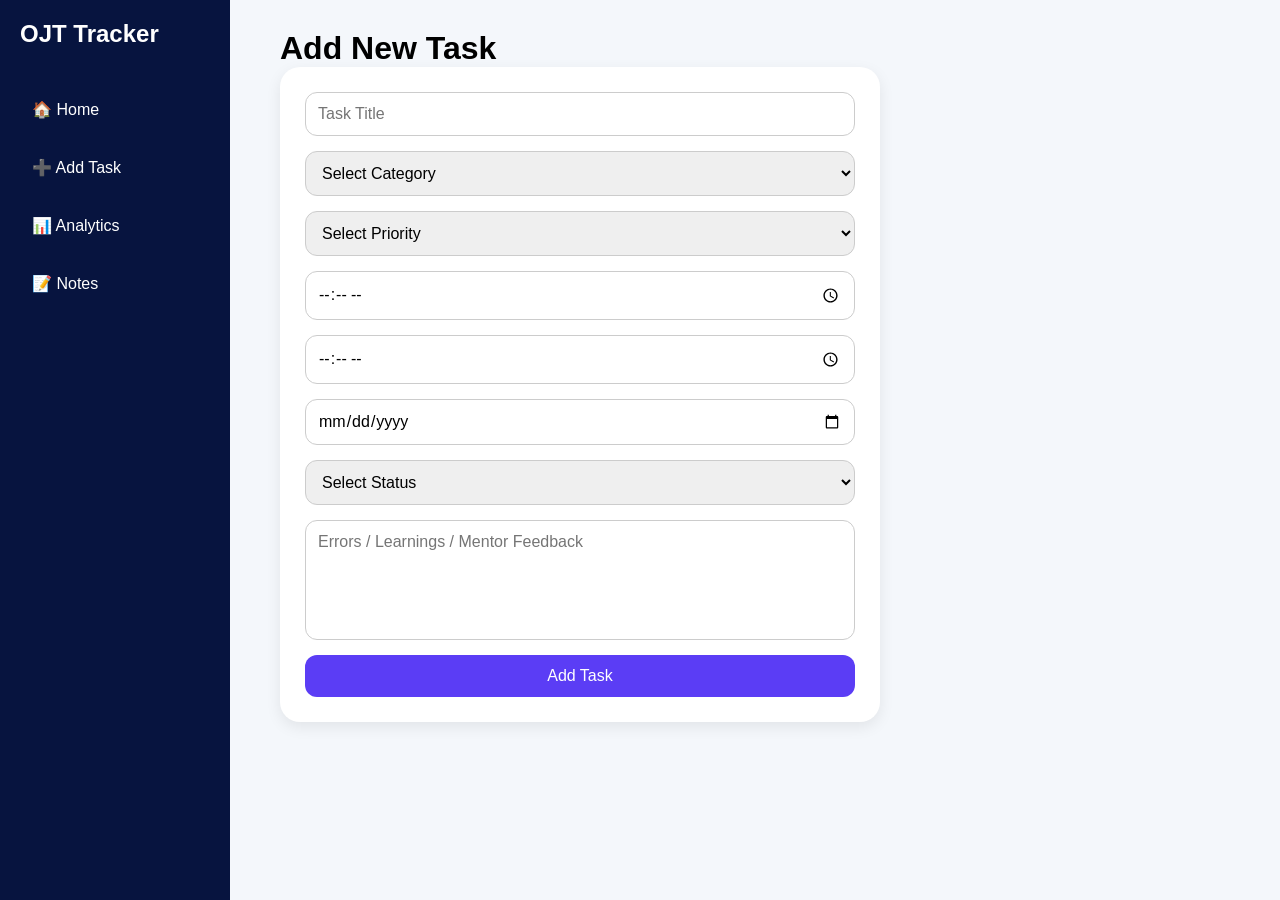
==== add-task.html @ b6ed8ec2 "Built full responsive OJT Progress Tracker" ====
<!DOCTYPE html>
<html lang="en">

<head>
  <meta charset="UTF-8">
  <meta name="viewport" content="width=device-width, initial-scale=1.0">
  <title>Add Task</title>
  <link rel="stylesheet" href="style.css">
</head>

<body>

<div class="sidebar">

  <h2>OJT Tracker</h2>

  <a href="index.html">🏠 Home</a>
  <a href="add-task.html">➕ Add Task</a>
  <a href="analytics.html">📊 Analytics</a>
  <a href="notes.html">📝 Notes</a>

</div>

<div class="main">

<h1>Add New Task</h1>

<form id="taskForm" class="task-form">

<input type="text" id="title" placeholder="Task Title" required>

<select id="category" required>

<option value="">Select Category</option>
<option value="Frontend">Frontend</option>
<option value="Backend">Backend</option>
<option value="Database">Database</option>
<option value="GitHub">GitHub</option>

</select>

<select id="priority" required>

<option value="">Select Priority</option>
<option value="High">High</option>
<option value="Medium">Medium</option>
<option value="Low">Low</option>

</select>

<input type="time" id="startTime" required>

<input type="time" id="deadline" required>

<input type="date" id="date" required>

<select id="status" required>

<option value="">Select Status</option>
<option value="Pending">Pending</option>
<option value="In Progress">In Progress</option>
<option value="Completed">Completed</option>

</select>

<textarea
id="notes"
placeholder="Errors / Learnings / Mentor Feedback">
</textarea>

<button type="submit">Add Task</button>

</form>

</div>

<script src="script.js"></script>

</body>
</html>
---- style.css ----
*{
    margin:0;
    padding:0;
    box-sizing:border-box;
    font-family:Arial;
    }
    
    body{
    display:flex;
    background:#f4f7fb;
    }
    
    .sidebar{
    width:230px;
    height:100vh;
    background:#07143f;
    padding:20px;
    position:fixed;
    }
    
    .sidebar h2{
    color:white;
    margin-bottom:40px;
    }
    
    .sidebar a{
    display:block;
    text-decoration:none;
    color:white;
    padding:12px;
    margin-bottom:15px;
    border-radius:10px;
    transition:0.3s;
    }
    
    .sidebar a:hover{
    background:#5b3df5;
    }
    
    .main{
    margin-left:250px;
    padding:30px;
    width:100%;
    }
    
    .top-box{
    background:white;
    padding:25px;
    border-radius:20px;
    margin-bottom:30px;
    box-shadow:0 5px 15px rgba(0,0,0,0.08);
    }
    
    .top-box p{
    margin-top:10px;
    color:#5b3df5;
    }
    
    .task-grid{
    display:grid;
    grid-template-columns:repeat(auto-fit,minmax(280px,1fr));
    gap:20px;
    margin-top:20px;
    }
    
    .task-card{
    padding:20px;
    border-radius:20px;
    color:white;
    box-shadow:0 5px 15px rgba(0,0,0,0.1);
    }
    
    .high{
    background:#ff4d6d;
    }
    
    .medium{
    background:#f59e0b;
    }
    
    .low{
    background:#10b981;
    }
    
    .task-card button{
    margin-top:15px;
    padding:10px;
    border:none;
    border-radius:10px;
    cursor:pointer;
    }
    
    .task-form{
    display:flex;
    flex-direction:column;
    gap:15px;
    max-width:600px;
    background:white;
    padding:25px;
    border-radius:20px;
    box-shadow:0 5px 15px rgba(0,0,0,0.08);
    }
    
    .task-form input,
    .task-form select,
    .task-form textarea{
    padding:12px;
    border:1px solid #ccc;
    border-radius:12px;
    font-size:16px;
    }
    
    .task-form textarea{
    height:120px;
    resize:none;
    }
    
    .task-form button{
    padding:12px;
    border:none;
    border-radius:12px;
    background:#5b3df5;
    color:white;
    font-size:16px;
    cursor:pointer;
    }
    
    .stats-grid{
    display:grid;
    grid-template-columns:repeat(auto-fit,minmax(220px,1fr));
    gap:20px;
    margin-top:30px;
    }
    
    .stat-box{
    background:white;
    padding:30px;
    text-align:center;
    border-radius:20px;
    box-shadow:0 5px 15px rgba(0,0,0,0.08);
    }
    
    .stat-box h2{
    font-size:40px;
    margin-bottom:10px;
    color:#5b3df5;
    }
    
    .goal-box{
    background:#10b981;
    color:white;
    padding:25px;
    border-radius:20px;
    margin-top:30px;
    }
    
    .note-card{
    background:white;
    padding:20px;
    border-radius:20px;
    margin-bottom:20px;
    box-shadow:0 5px 15px rgba(0,0,0,0.08);
    border-left:8px solid #5b3df5;
    }
    
    .note-card h3{
    margin-bottom:10px;
    }
    
    @media(max-width:900px){
    
    body{
    flex-direction:column;
    }
    
    .sidebar{
    width:100%;
    height:auto;
    position:relative;
    display:flex;
    flex-wrap:wrap;
    justify-content:center;
    gap:10px;
    }
    
    .main{
    margin-left:0;
    }
    
    }
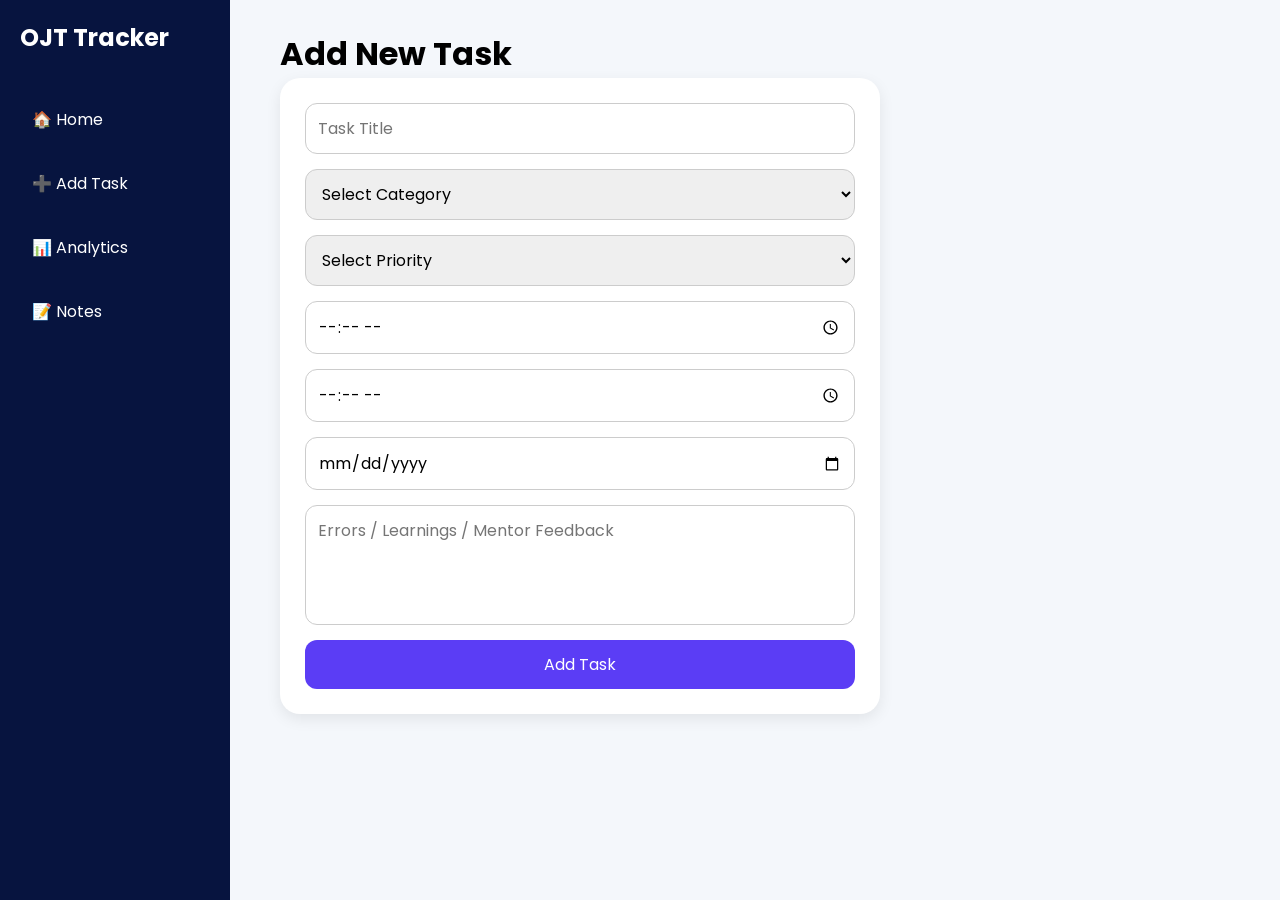
==== commit fa8ad1b3: "Added 1st Page responsive OJT Progress Tracker" ====
--- a/add-task.html
+++ b/add-task.html
@@ -5,6 +5,11 @@
   <meta charset="UTF-8">
   <meta name="viewport" content="width=device-width, initial-scale=1.0">
   <title>Add Task</title>
+  <link rel="preconnect" href="https://fonts.googleapis.com">
+
+<link rel="preconnect" href="https://fonts.gstatic.com" crossorigin>
+
+<link href="https://fonts.googleapis.com/css2?family=Poppins:wght@300;400;500;600;700&display=swap" rel="stylesheet">
   <link rel="stylesheet" href="style.css">
 </head>
 
@@ -54,15 +59,6 @@
 
 <input type="date" id="date" required>
 
-<select id="status" required>
-
-<option value="">Select Status</option>
-<option value="Pending">Pending</option>
-<option value="In Progress">In Progress</option>
-<option value="Completed">Completed</option>
-
-</select>
-
 <textarea
 id="notes"
 placeholder="Errors / Learnings / Mentor Feedback">
--- a/style.css
+++ b/style.css
@@ -2,7 +2,7 @@
     margin:0;
     padding:0;
     box-sizing:border-box;
-    font-family:Arial;
+    font-family:'Poppins',sans-serif;
     }
     
     body{
@@ -64,32 +64,250 @@
     }
     
     .task-card{
-    padding:20px;
-    border-radius:20px;
-    color:white;
-    box-shadow:0 5px 15px rgba(0,0,0,0.1);
-    }
-    
-    .high{
-    background:#ff4d6d;
-    }
-    
-    .medium{
-    background:#f59e0b;
-    }
-    
-    .low{
-    background:#10b981;
-    }
-    
-    .task-card button{
-    margin-top:15px;
-    padding:10px;
-    border:none;
-    border-radius:10px;
-    cursor:pointer;
-    }
-    
+
+        display:flex;
+        
+        justify-content:space-between;
+        
+        align-items:center;
+        
+        padding:22px 24px;
+        
+        border-radius:24px;
+        
+        color:white;
+        
+        box-shadow:
+        0 10px 25px rgba(0,0,0,0.08);
+        
+        transition:0.3s;
+        
+        position:relative;
+        
+        overflow:hidden;
+        
+        min-height:140px;
+        
+        }
+        
+        .task-card:hover{
+        
+        transform:translateY(-4px);
+        
+        }
+        
+        /* PRIORITY COLORS */
+        
+        .high{
+        
+        background:
+        linear-gradient(
+        135deg,
+        #ff4d6d,
+        #ff758f
+        );
+        
+        }
+        
+        .medium{
+        
+        background:
+        linear-gradient(
+        135deg,
+        #f59e0b,
+        #fbbf24
+        );
+        
+        }
+        
+        .low{
+        
+        background:
+        linear-gradient(
+        135deg,
+        #10b981,
+        #34d399
+        );
+        
+        }
+        
+        /* LEFT SIDE */
+        
+        .task-left{
+        
+        display:flex;
+        
+        align-items:center;
+        
+        gap:18px;
+        
+        }
+        
+        /* TIME BOX */
+        
+        .time-box{
+        
+        background:rgba(255,255,255,0.18);
+        
+        padding:12px;
+        
+        border-radius:18px;
+        
+        text-align:center;
+        
+        min-width:90px;
+        
+        backdrop-filter:blur(5px);
+        
+        }
+        
+        .time-box h3{
+        
+        font-size:22px;
+        
+        margin-bottom:5px;
+        
+        }
+        
+        .time-box p{
+        
+        font-size:13px;
+        
+        }
+        
+        /* TASK INFO */
+        
+        .task-info h3{
+        
+        font-size:22px;
+        
+        margin-bottom:10px;
+        
+        }
+        
+        .task-info p{
+        
+        margin-bottom:6px;
+        
+        font-size:15px;
+        
+        }
+        
+        /* RIGHT SIDE */
+        
+        .task-actions{
+        
+        display:flex;
+        
+        flex-direction:column;
+        
+        align-items:flex-end;
+        
+        gap:12px;
+        
+        }
+        
+        /* STATUS */
+        
+        .status-tag{
+        
+        display:flex;
+        
+        align-items:center;
+        
+        gap:8px;
+        
+        background:white;
+        
+        padding:10px 16px;
+        
+        border-radius:16px;
+        
+        font-weight:bold;
+        
+        color:#111827;
+        
+        font-size:14px;
+        
+        }
+        
+        /* STATUS SELECT */
+        
+        .status-select{
+        
+        border:none;
+        
+        outline:none;
+        
+        font-weight:bold;
+        
+        background:transparent;
+        
+        cursor:pointer;
+        
+        }
+        
+        /* BUTTONS */
+        
+        .action-buttons{
+        
+        display:flex;
+        
+        gap:10px;
+        
+        }
+        
+        .edit-btn{
+        
+        background:white;
+        
+        color:#5b3df5;
+        
+        border:none;
+        
+        padding:10px 16px;
+        
+        border-radius:12px;
+        
+        cursor:pointer;
+        
+        font-weight:bold;
+        
+        }
+        
+        .delete-btn{
+        
+        background:white;
+        
+        color:#ef4444;
+        
+        border:none;
+        
+        padding:10px 16px;
+        
+        border-radius:12px;
+        
+        cursor:pointer;
+        
+        font-weight:bold;
+        
+        }
+
+        .high{
+            background:
+            linear-gradient(135deg,#ff4d6d,#ff758f);
+            }
+            
+            .medium{
+            background:
+            linear-gradient(135deg,#f59e0b,#fbbf24);
+            }
+            
+            .low{
+            background:
+            linear-gradient(135deg,#10b981,#34d399);
+            }
+
     .task-form{
     display:flex;
     flex-direction:column;
@@ -187,4 +405,417 @@
     margin-left:0;
     }
     
+    }
+    /* HERO SECTION */
+    .hero-section{
+
+        background:
+        linear-gradient(
+        135deg,
+        #ffffff,
+        #f6f2ff
+        );
+        
+        padding:40px;
+        
+        border-radius:35px;
+        
+        display:flex;
+        
+        justify-content:space-between;
+        
+        align-items:center;
+        
+        box-shadow:
+        0 15px 40px rgba(91,61,245,0.12);
+        
+        margin-bottom:35px;
+        
+        min-height:210px;
+        
+        overflow:hidden;
+        
+        position:relative;
+        
+        }
+        
+        .hero-text{
+        
+        width:42%;
+        
+        z-index:2;
+        
+        }
+        
+        .hero-text h1{
+        
+        font-size:48px;
+        
+        line-height:1.1;
+        
+        margin-bottom:18px;
+        
+        color:#111827;
+        
+        }
+        
+        .hero-text p{
+        
+        font-size:18px;
+        
+        line-height:1.6;
+        
+        color:#6d28d9;
+        
+        font-weight:500;
+        
+        }
+        
+        .hero-image{
+        
+        width:58%;
+        
+        display:flex;
+        
+        justify-content:flex-end;
+        
+        align-items:center;
+        
+        }
+        
+        .hero-image img{
+        
+        width:650px;
+
+        max-width:100%;
+        
+        object-fit:contain;
+        
+        filter:drop-shadow(
+        0 10px 25px rgba(0,0,0,0.1)
+        );
+        
+        }    
+    /* DASHBOARD GRID */
+    
+    .dashboard-grid{
+    
+    display:grid;
+    
+    grid-template-columns:2fr 1fr;
+    
+    gap:25px;
+    
+    }
+    
+    /* TASK SECTION */
+    
+    .tasks-section{
+    
+    background:white;
+    
+    padding:25px;
+    
+    border-radius:25px;
+    
+    box-shadow:0 5px 15px rgba(0,0,0,0.08);
+    
+    }
+    
+    .section-header{
+    
+    display:flex;
+    
+    justify-content:space-between;
+    
+    margin-bottom:20px;
+    
+    }
+    
+    .section-header span{
+    
+    color:#5b3df5;
+    
+    font-weight:bold;
+    
+    cursor:pointer;
+    
+    }
+    
+    /* TASK LIST */
+    
+    .task-list{
+    
+    display:flex;
+    
+    flex-direction:column;
+    
+    gap:20px;
+    
+    }
+    
+    .task-card{
+
+        display:flex;
+        
+        justify-content:space-between;
+        
+        align-items:center;
+        
+        padding:22px;
+        
+        border-radius:22px;
+        
+        color:white;
+        
+        box-shadow:0 8px 20px rgba(0,0,0,0.08);
+        
+        transition:0.3s;
+        
+        position:relative;
+        
+        overflow:hidden;
+        
+        min-height:110px;
+        
+        }
+        
+        .task-card:hover{
+        
+        transform:translateY(-4px);
+        
+        }
+        
+        .task-card::before{
+        
+        content:''; 
+        
+        position:absolute;
+        
+        top:0;
+        
+        left:0;
+        
+        width:8px;
+        
+        height:100%;
+        
+        background:white;
+        
+        opacity:0.5;
+        
+        }
+
+        .task-actions{
+
+            display:flex;
+            
+            flex-direction:column;
+            
+            gap:10px;
+            
+            align-items:flex-end;
+            
+            }
+            
+            .status-select{
+            
+            padding:10px;
+            
+            border:none;
+            
+            border-radius:12px;
+            
+            font-weight:bold;
+            
+            cursor:pointer;
+            
+            }
+            
+            .delete-btn{
+            
+            background:white;
+            
+            color:#ef4444;
+            
+            border:none;
+            
+            padding:10px 16px;
+            
+            border-radius:12px;
+            
+            font-weight:bold;
+            
+            cursor:pointer;
+            
+            transition:0.3s;
+            
+            }
+            
+            .delete-btn:hover{
+            
+            background:#fee2e2;
+            
+            }
+    
+    .task-info h3{
+    
+    margin-bottom:8px;
+    
+    }
+    
+    .task-info p{
+    
+    margin-bottom:5px;
+    
+    }
+    
+    .status-badge{
+    
+    background:white;
+    
+    color:black;
+    
+    padding:6px 14px;
+    
+    border-radius:20px;
+    
+    font-size:14px;
+    
+    font-weight:bold;
+    
+    }
+    
+    /* RIGHT PANEL */
+    
+    .right-panel{
+    
+    display:flex;
+    
+    flex-direction:column;
+    
+    gap:20px;
+    
+    }
+    
+    .deadline-box,
+    
+    .timer-box{
+    
+    background:white;
+    
+    padding:25px;
+    
+    border-radius:25px;
+    
+    box-shadow:0 5px 15px rgba(0,0,0,0.08);
+    
+    }
+    
+    .deadline-item{
+    
+    margin-top:15px;
+    
+    padding:15px;
+    
+    background:#f4f7fb;
+    
+    border-radius:15px;
+    
+    }
+    
+    .deadline-item p{
+    
+    margin-top:5px;
+    
+    color:gray;
+    
+    font-size:14px;
+    
+    }
+    
+    /* TIMER */
+    
+    .timer-circle{
+    
+    width:140px;
+    
+    height:140px;
+    
+    border-radius:50%;
+    
+    border:10px solid #5b3df5;
+    
+    display:flex;
+    
+    justify-content:center;
+    
+    align-items:center;
+    
+    font-size:30px;
+    
+    font-weight:bold;
+    
+    margin:20px auto;
+    
+    }
+    
+    .focus-btn{
+    
+    width:100%;
+    
+    padding:12px;
+    
+    border:none;
+    
+    border-radius:15px;
+    
+    background:#5b3df5;
+    
+    color:white;
+    
+    font-size:16px;
+    
+    cursor:pointer;
+    
+    }
+    
+    /* MOTIVATION */
+    
+    .motivation-box{
+    
+    margin-top:25px;
+    
+    background:#f4f0ff;
+    
+    padding:20px;
+    
+    border-radius:18px;
+    
+    text-align:center;
+    
+    font-weight:bold;
+    
+    color:#5b3df5;
+    
+    }
+    
+    /* RESPONSIVE */
+    
+    @media(max-width:1000px){
+    
+    .dashboard-grid{
+    
+    grid-template-columns:1fr;
+    
+    }
+    
+    .hero-section{
+    
+    justify-content:center;
+    
+    text-align:center;
+    
+    }
+    
     }
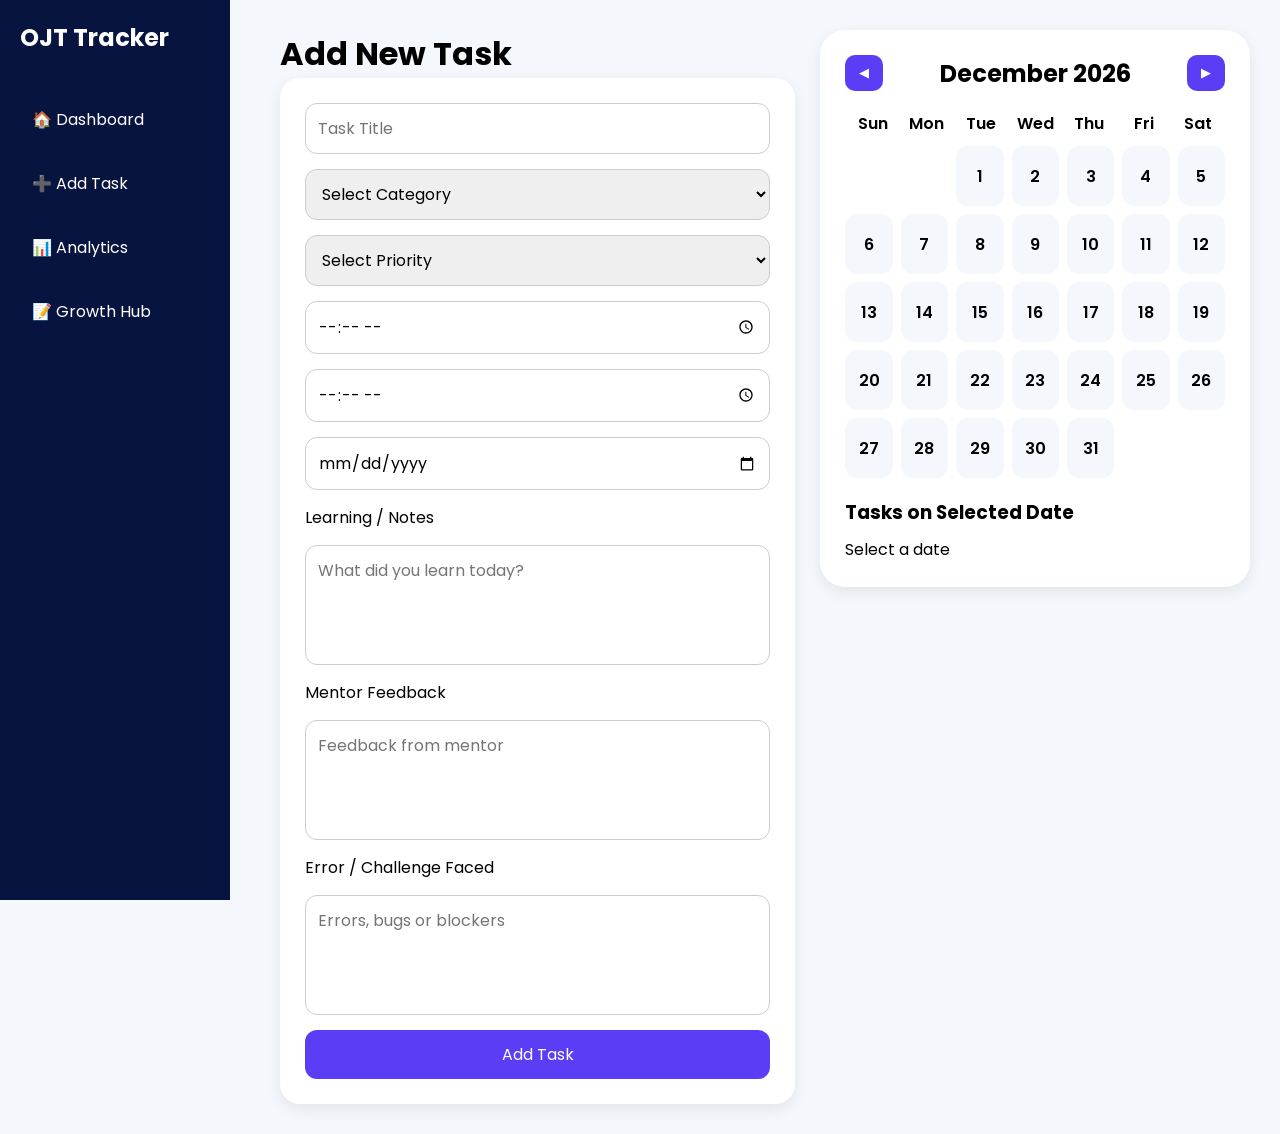
==== commit ca24d01d: "Updated task tracker project and added documentation" ====
--- a/add-task.html
+++ b/add-task.html
@@ -19,58 +19,173 @@
 
   <h2>OJT Tracker</h2>
 
-  <a href="index.html">🏠 Home</a>
+  <a href="index.html">🏠 Dashboard</a>
   <a href="add-task.html">➕ Add Task</a>
   <a href="analytics.html">📊 Analytics</a>
-  <a href="notes.html">📝 Notes</a>
+  <a href="notes.html">📝 Growth Hub</a>
 
 </div>
 
 <div class="main">
 
-<h1>Add New Task</h1>
+  <div class="planner-layout">
 
-<form id="taskForm" class="task-form">
-
-<input type="text" id="title" placeholder="Task Title" required>
-
-<select id="category" required>
-
-<option value="">Select Category</option>
-<option value="Frontend">Frontend</option>
-<option value="Backend">Backend</option>
-<option value="Database">Database</option>
-<option value="GitHub">GitHub</option>
-
-</select>
-
-<select id="priority" required>
-
-<option value="">Select Priority</option>
-<option value="High">High</option>
-<option value="Medium">Medium</option>
-<option value="Low">Low</option>
-
-</select>
-
-<input type="time" id="startTime" required>
-
-<input type="time" id="deadline" required>
-
-<input type="date" id="date" required>
+    <div>
+    
+    <h1>Add New Task</h1>
+    
+    <form id="taskForm" class="task-form">
+    
+    <input
+    type="text"
+    id="title"
+    placeholder="Task Title"
+    required>
+    
+    <select id="category" required>
+    
+    <option value="">
+    Select Category
+    </option>
+    
+    <option value="Frontend">
+    Frontend
+    </option>
+    
+    <option value="Backend">
+    Backend
+    </option>
+    
+    <option value="Database">
+    Database
+    </option>
+    
+    <option value="GitHub">
+    GitHub
+    </option>
+    
+    </select>
+    
+    <select id="priority" required>
+    
+    <option value="">
+    Select Priority
+    </option>
+    
+    <option value="High">
+    High
+    </option>
+    
+    <option value="Medium">
+    Medium
+    </option>
+    
+    <option value="Low">
+    Low
+    </option>
+    
+    </select>
+    
+    <input
+    type="time"
+    id="startTime"
+    required>
+    
+    <input
+    type="time"
+    id="deadline"
+    required>
+    
+    <input
+    type="date"
+    id="date"
+    required>
+    
+    <label>Learning / Notes</label>
 
 <textarea
 id="notes"
-placeholder="Errors / Learnings / Mentor Feedback">
+placeholder="What did you learn today?">
 </textarea>
 
-<button type="submit">Add Task</button>
+<label>Mentor Feedback</label>
 
-</form>
+<textarea
+id="mentorFeedback"
+placeholder="Feedback from mentor">
+</textarea>
+
+<label>Error / Challenge Faced</label>
+
+<textarea
+id="errors"
+placeholder="Errors, bugs or blockers">
+</textarea>
+    
+    <button type="submit">
+    Add Task
+    </button>
+    
+    </form>
+    
+    </div>
+    
+    <div class="planner-calendar">
+    
+    <div class="calendar-header">
+    
+    <button onclick="previousMonth()">
+    ◀
+    </button>
+    
+    <h2 id="monthYear">
+    May 2026
+    </h2>
+    
+    <button onclick="nextMonth()">
+    ▶
+    </button>
+    
+    </div>
+    
+    <div class="calendar-days">
+    
+    <div>Sun</div>
+    <div>Mon</div>
+    <div>Tue</div>
+    <div>Wed</div>
+    <div>Thu</div>
+    <div>Fri</div>
+    <div>Sat</div>
+    
+    </div>
+    
+    <div
+    id="calendarGrid"
+    class="calendar-grid">
+    </div>
+    
+    <h3 class="selected-title">
+    
+    Tasks on Selected Date
+    
+    </h3>
+    
+    <div id="selectedTasks">
+    
+    Select a date
+    
+    </div>
+    
+    </div>
+    
+    </div>
+
 
 </div>
 
 <script src="script.js"></script>
+<script src="planner-calendar.js"></script>
 
 </body>
 </html>
--- a/style.css
+++ b/style.css
@@ -71,7 +71,7 @@
         
         align-items:center;
         
-        padding:22px 24px;
+        padding:14px 18px;
         
         border-radius:24px;
         
@@ -86,7 +86,7 @@
         
         overflow:hidden;
         
-        min-height:140px;
+        min-height:78px;
         
         }
         
@@ -163,7 +163,7 @@
         
         .time-box h3{
         
-        font-size:22px;
+        font-size:14px;
         
         margin-bottom:5px;
         
@@ -179,7 +179,7 @@
         
         .task-info h3{
         
-        font-size:22px;
+        font-size:16px;
         
         margin-bottom:10px;
         
@@ -189,7 +189,7 @@
         
         margin-bottom:6px;
         
-        font-size:15px;
+        font-size:12px;
         
         }
         
@@ -416,7 +416,7 @@
         #f6f2ff
         );
         
-        padding:40px;
+        padding:18px 25px;
         
         border-radius:35px;
         
@@ -431,7 +431,7 @@
         
         margin-bottom:35px;
         
-        min-height:210px;
+        min-height:100px;
         
         overflow:hidden;
         
@@ -441,7 +441,7 @@
         
         .hero-text{
         
-        width:42%;
+        width:35%;
         
         z-index:2;
         
@@ -449,7 +449,7 @@
         
         .hero-text h1{
         
-        font-size:48px;
+        font-size:24px;
         
         line-height:1.1;
         
@@ -461,7 +461,7 @@
         
         .hero-text p{
         
-        font-size:18px;
+        font-size:14px;
         
         line-height:1.6;
         
@@ -470,352 +470,687 @@
         font-weight:500;
         
         }
-        
         .hero-image{
-        
-        width:58%;
-        
+
+            width:65%;
+            
+            display:flex;
+            
+            justify-content:flex-end;
+            
+            align-items:center;
+            
+            }
+            
+            .hero-image img{
+            
+                width:260px;
+                max-height:120px;
+            
+            object-fit:contain;
+            
+            filter:drop-shadow(
+            0 10px 25px rgba(0,0,0,0.1)
+            );
+            
+            }
+    /* DASHBOARD GRID */
+    
+    .dashboard-grid{
+    
+    display:grid;
+    
+    grid-template-columns:2fr 1fr;
+    
+    gap:25px;
+    
+    }
+    
+    /* TASK SECTION */
+    
+    .tasks-section{
+    
+    background:white;
+    
+    padding:25px;
+    
+    border-radius:25px;
+    
+    box-shadow:0 5px 15px rgba(0,0,0,0.08);
+    
+    }
+    
+    .section-header{
+    
+    display:flex;
+    
+    justify-content:space-between;
+    
+    margin-bottom:20px;
+    
+    }
+    
+    .section-header span{
+    
+    color:#5b3df5;
+    
+    font-weight:bold;
+    
+    cursor:pointer;
+    
+    }
+    
+    /* TASK LIST */
+    
+    .task-list{
+    
+    display:flex;
+    
+    flex-direction:column;
+    
+    gap:20px;
+    
+    }
+    
+    .task-card{
+
         display:flex;
         
-        justify-content:flex-end;
+        justify-content:space-between;
         
         align-items:center;
         
-        }
-        
-        .hero-image img{
-        
-        width:650px;
-
-        max-width:100%;
-        
-        object-fit:contain;
-        
-        filter:drop-shadow(
-        0 10px 25px rgba(0,0,0,0.1)
-        );
-        
-        }    
-    /* DASHBOARD GRID */
+        padding:16px 20px;
+        
+        border-radius:22px;
+        
+        color:white;
+        
+        box-shadow:0 8px 20px rgba(0,0,0,0.08);
+        
+        transition:0.3s;
+        
+        position:relative;
+        
+        overflow:hidden;
+
+        min-height:105px;
+        
+        }
+        
+        .task-card:hover{
+        
+        transform:translateY(-4px);
+        
+        }
+        
+        .task-card::before{
+        
+        content:''; 
+        
+        position:absolute;
+        
+        top:0;
+        
+        left:0;
+        
+        width:8px;
+        
+        height:100%;
+        
+        background:white;
+        
+        opacity:0.5;
+        
+        }
+
+        .task-actions{
+
+            display:flex;
+            
+            flex-direction:column;
+            
+            gap:10px;
+            
+            align-items:flex-end;
+            
+            }
+            
+            .status-select{
+            
+            padding:10px;
+            
+            border:none;
+            
+            border-radius:12px;
+            
+            font-weight:bold;
+            
+            cursor:pointer;
+            
+            }
+            
+            .delete-btn{
+            
+            background:white;
+            
+            color:#ef4444;
+            
+            border:none;
+            
+            padding:10px 16px;
+            
+            border-radius:12px;
+            
+            font-weight:bold;
+            
+            cursor:pointer;
+            
+            transition:0.3s;
+            
+            }
+            
+            .delete-btn:hover{
+            
+            background:#fee2e2;
+            
+            }
+    
+    .task-info h3{
+    
+    margin-bottom:8px;
+    
+    }
+    
+    .task-info p{
+    
+    margin-bottom:5px;
+    
+    }
+    
+    .status-badge{
+    
+    background:white;
+    
+    color:black;
+    
+    padding:6px 14px;
+    
+    border-radius:20px;
+    
+    font-size:14px;
+    
+    font-weight:bold;
+    
+    }
+    
+    /* RIGHT PANEL */
+    
+    .right-panel{
+    
+    display:flex;
+    
+    flex-direction:column;
+    
+    gap:20px;
+    
+    }
+    
+    .deadline-box,
+    
+    .timer-box{
+    
+    background:white;
+    
+    padding:25px;
+    
+    border-radius:25px;
+    
+    box-shadow:0 5px 15px rgba(0,0,0,0.08);
+    
+    }
+    
+    .deadline-item{
+    
+    margin-top:15px;
+    
+    padding:15px;
+    
+    background:#f4f7fb;
+    
+    border-radius:15px;
+    
+    }
+    
+    .deadline-item p{
+    
+    margin-top:5px;
+    
+    color:gray;
+    
+    font-size:14px;
+    
+    }
+    
+    /* TIMER */
+    
+    .timer-circle{
+    
+    width:140px;
+    
+    height:140px;
+    
+    border-radius:50%;
+    
+    border:10px solid #5b3df5;
+    
+    display:flex;
+    
+    justify-content:center;
+    
+    align-items:center;
+    
+    font-size:30px;
+    
+    font-weight:bold;
+    
+    margin:20px auto;
+    
+    }
+    
+    .focus-btn{
+    
+    width:100%;
+    
+    padding:12px;
+    
+    border:none;
+    
+    border-radius:15px;
+    
+    background:#5b3df5;
+    
+    color:white;
+    
+    font-size:16px;
+    
+    cursor:pointer;
+    
+    }
+    
+    /* MOTIVATION */
+    
+    .motivation-box{
+    
+    margin-top:25px;
+    
+    background:#f4f0ff;
+    
+    padding:20px;
+    
+    border-radius:18px;
+    
+    text-align:center;
+    
+    font-weight:bold;
+    
+    color:#5b3df5;
+    
+    }
+    
+    /* RESPONSIVE */
+    
+    @media(max-width:1000px){
     
     .dashboard-grid{
     
-    display:grid;
-    
-    grid-template-columns:2fr 1fr;
-    
-    gap:25px;
-    
-    }
-    
-    /* TASK SECTION */
-    
-    .tasks-section{
-    
-    background:white;
-    
-    padding:25px;
-    
-    border-radius:25px;
-    
-    box-shadow:0 5px 15px rgba(0,0,0,0.08);
-    
-    }
-    
-    .section-header{
-    
-    display:flex;
-    
-    justify-content:space-between;
-    
-    margin-bottom:20px;
-    
-    }
-    
-    .section-header span{
-    
-    color:#5b3df5;
-    
-    font-weight:bold;
-    
-    cursor:pointer;
-    
-    }
-    
-    /* TASK LIST */
-    
-    .task-list{
-    
-    display:flex;
-    
-    flex-direction:column;
-    
-    gap:20px;
-    
-    }
-    
-    .task-card{
-
+    grid-template-columns:1fr;
+    
+    }
+    
+    .hero-section{
+    
+    justify-content:center;
+    
+    text-align:center;
+    
+    }
+    
+    }
+
+    .modal{
+
+        position:fixed;
+        
+        top:0;
+        
+        left:0;
+        
+        width:100%;
+        
+        height:100%;
+        
+        background:
+        rgba(0,0,0,0.4);
+        
+        display:none;
+        
+        justify-content:center;
+        
+        align-items:center;
+        
+        z-index:999;
+        
+        }
+        
+        .modal-content{
+        
+        background:white;
+        
+        padding:30px;
+        
+        border-radius:25px;
+        
+        width:500px;
+        
+        max-width:90%;
+        
         display:flex;
         
-        justify-content:space-between;
-        
-        align-items:center;
-        
-        padding:22px;
-        
-        border-radius:22px;
+        flex-direction:column;
+        
+        gap:15px;
+        
+        }
+        
+        .modal-content input,
+        .modal-content select,
+        .modal-content textarea{
+        
+        padding:12px;
+        
+        border:1px solid #ddd;
+        
+        border-radius:12px;
+        
+        }
+        
+        .modal-buttons{
+        
+        display:flex;
+        
+        gap:10px;
+        
+        }
+        
+        .save-btn{
+        
+        flex:1;
+        
+        background:#5b3df5;
         
         color:white;
         
-        box-shadow:0 8px 20px rgba(0,0,0,0.08);
-        
-        transition:0.3s;
-        
-        position:relative;
-        
-        overflow:hidden;
-        
-        min-height:110px;
-        
-        }
-        
-        .task-card:hover{
-        
-        transform:translateY(-4px);
-        
-        }
-        
-        .task-card::before{
-        
-        content:''; 
-        
-        position:absolute;
-        
-        top:0;
-        
-        left:0;
-        
-        width:8px;
-        
-        height:100%;
-        
-        background:white;
-        
-        opacity:0.5;
-        
-        }
-
-        .task-actions{
-
-            display:flex;
-            
-            flex-direction:column;
-            
-            gap:10px;
-            
-            align-items:flex-end;
-            
-            }
-            
-            .status-select{
-            
-            padding:10px;
-            
-            border:none;
-            
-            border-radius:12px;
-            
-            font-weight:bold;
-            
-            cursor:pointer;
-            
-            }
-            
-            .delete-btn{
+        border:none;
+        
+        padding:12px;
+        
+        border-radius:12px;
+        
+        cursor:pointer;
+        
+        }
+        
+        .cancel-btn{
+        
+        flex:1;
+        
+        background:#ef4444;
+        
+        color:white;
+        
+        border:none;
+        
+        padding:12px;
+        
+        border-radius:12px;
+        
+        cursor:pointer;
+        
+        }
+
+        .section-title{
+
+            margin:25px 0 15px;
+            
+            font-size:22px;
+            
+            color:#111827;
+            
+            }
+            
+            .achievement-grid{
+            
+            display:grid;
+            
+            grid-template-columns:
+            repeat(auto-fit,minmax(180px,1fr));
+            
+            gap:20px;
+            
+            margin-top:20px;
+            
+            }
+            
+            .achievement-card{
             
             background:white;
             
-            color:#ef4444;
-            
-            border:none;
-            
-            padding:10px 16px;
-            
-            border-radius:12px;
-            
-            font-weight:bold;
-            
-            cursor:pointer;
-            
-            transition:0.3s;
-            
-            }
-            
-            .delete-btn:hover{
-            
-            background:#fee2e2;
-            
-            }
-    
-    .task-info h3{
-    
-    margin-bottom:8px;
-    
-    }
-    
-    .task-info p{
-    
-    margin-bottom:5px;
-    
-    }
-    
-    .status-badge{
-    
-    background:white;
-    
-    color:black;
-    
-    padding:6px 14px;
-    
-    border-radius:20px;
-    
-    font-size:14px;
-    
-    font-weight:bold;
-    
-    }
-    
-    /* RIGHT PANEL */
-    
-    .right-panel{
-    
-    display:flex;
-    
-    flex-direction:column;
-    
-    gap:20px;
-    
-    }
-    
-    .deadline-box,
-    
-    .timer-box{
-    
-    background:white;
-    
-    padding:25px;
-    
-    border-radius:25px;
-    
-    box-shadow:0 5px 15px rgba(0,0,0,0.08);
-    
-    }
-    
-    .deadline-item{
-    
-    margin-top:15px;
-    
-    padding:15px;
-    
-    background:#f4f7fb;
-    
-    border-radius:15px;
-    
-    }
-    
-    .deadline-item p{
-    
-    margin-top:5px;
-    
-    color:gray;
-    
-    font-size:14px;
-    
-    }
-    
-    /* TIMER */
-    
-    .timer-circle{
-    
-    width:140px;
-    
-    height:140px;
-    
-    border-radius:50%;
-    
-    border:10px solid #5b3df5;
-    
-    display:flex;
-    
-    justify-content:center;
-    
-    align-items:center;
-    
-    font-size:30px;
-    
-    font-weight:bold;
-    
-    margin:20px auto;
-    
-    }
-    
-    .focus-btn{
-    
-    width:100%;
-    
-    padding:12px;
-    
-    border:none;
-    
-    border-radius:15px;
-    
-    background:#5b3df5;
-    
-    color:white;
-    
-    font-size:16px;
-    
-    cursor:pointer;
-    
-    }
-    
-    /* MOTIVATION */
-    
-    .motivation-box{
-    
-    margin-top:25px;
-    
-    background:#f4f0ff;
-    
-    padding:20px;
-    
-    border-radius:18px;
-    
-    text-align:center;
-    
-    font-weight:bold;
-    
-    color:#5b3df5;
-    
-    }
-    
-    /* RESPONSIVE */
-    
-    @media(max-width:1000px){
-    
-    .dashboard-grid{
-    
-    grid-template-columns:1fr;
-    
-    }
-    
-    .hero-section{
-    
-    justify-content:center;
-    
-    text-align:center;
-    
-    }
-    
-    }+            padding:25px;
+            
+            border-radius:20px;
+            
+            text-align:center;
+            
+            box-shadow:
+            0 5px 15px rgba(0,0,0,0.08);
+            
+            font-size:30px;
+            
+            }
+            
+            .achievement-card h3{
+            
+            margin-top:10px;
+            
+            font-size:15px;
+            
+            }
+
+            .planner-layout{
+
+                display:grid;
+                
+                grid-template-columns:
+                1.2fr 1fr;
+                
+                gap:25px;
+                
+                align-items:start;
+                
+                }
+                
+                .planner-calendar{
+                
+                background:white;
+                
+                padding:25px;
+                
+                border-radius:25px;
+                
+                box-shadow:
+                0 5px 15px rgba(0,0,0,0.08);
+                
+                }
+                
+                .calendar-header{
+                
+                display:flex;
+                
+                justify-content:space-between;
+                
+                align-items:center;
+                
+                margin-bottom:20px;
+                
+                }
+                
+                .calendar-header button{
+                
+                background:#5b3df5;
+                
+                color:white;
+                
+                border:none;
+                
+                padding:8px 14px;
+                
+                border-radius:10px;
+                
+                cursor:pointer;
+                
+                }
+                
+                .calendar-days{
+                
+                display:grid;
+                
+                grid-template-columns:
+                repeat(7,1fr);
+                
+                text-align:center;
+                
+                font-weight:600;
+                
+                margin-bottom:10px;
+                
+                }
+                
+                .calendar-grid{
+                
+                display:grid;
+                
+                grid-template-columns:
+                repeat(7,1fr);
+                
+                gap:8px;
+                
+                }
+                
+                .calendar-date{
+                
+                background:#f4f7fb;
+                
+                height:60px;
+                
+                border-radius:12px;
+                
+                display:flex;
+                
+                justify-content:center;
+                
+                align-items:center;
+                
+                cursor:pointer;
+                
+                font-weight:600;
+                
+                transition:0.3s;
+                
+                position:relative;
+                
+                }
+                
+                .calendar-date:hover{
+                
+                background:#ede9fe;
+                
+                }
+                
+                .task-dot{
+                
+                width:8px;
+                
+                height:8px;
+                
+                background:#5b3df5;
+                
+                border-radius:50%;
+                
+                position:absolute;
+                
+                bottom:8px;
+                
+                }
+                
+                .selected-title{
+                
+                margin-top:20px;
+                
+                margin-bottom:10px;
+                
+                }
+                
+                .selected-task{
+                
+                background:#f4f7fb;
+                
+                padding:12px;
+                
+                border-radius:12px;
+                
+                margin-bottom:10px;
+                
+                }
+                
+                .calendar-actions{
+                
+                margin-top:8px;
+                
+                display:flex;
+                
+                gap:8px;
+                
+                }
+                
+                .calendar-edit{
+                
+                background:#5b3df5;
+                
+                color:white;
+                
+                border:none;
+                
+                padding:6px 10px;
+                
+                border-radius:8px;
+                
+                cursor:pointer;
+                
+                }
+                
+                .calendar-delete{
+                
+                background:#ef4444;
+                
+                color:white;
+                
+                border:none;
+                
+                padding:6px 10px;
+                
+                border-radius:8px;
+                
+                cursor:pointer;
+                
+                }
